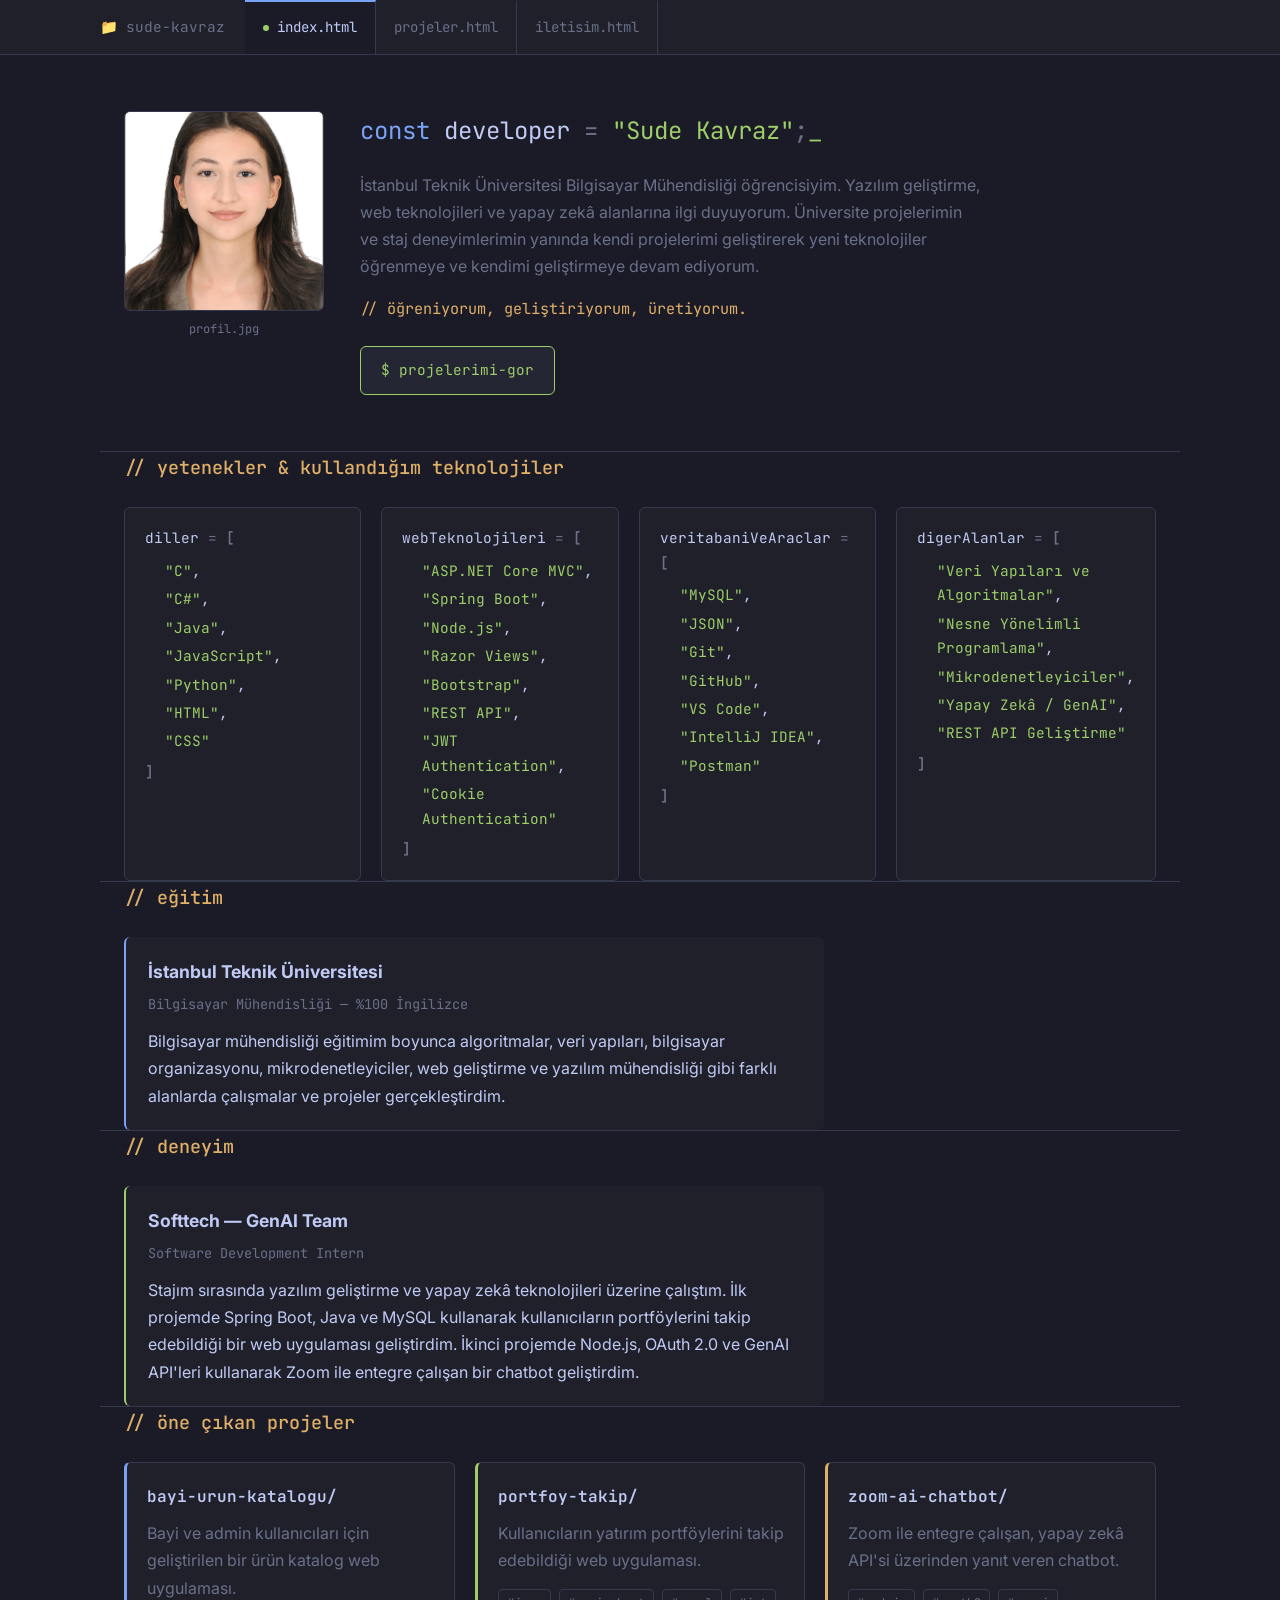
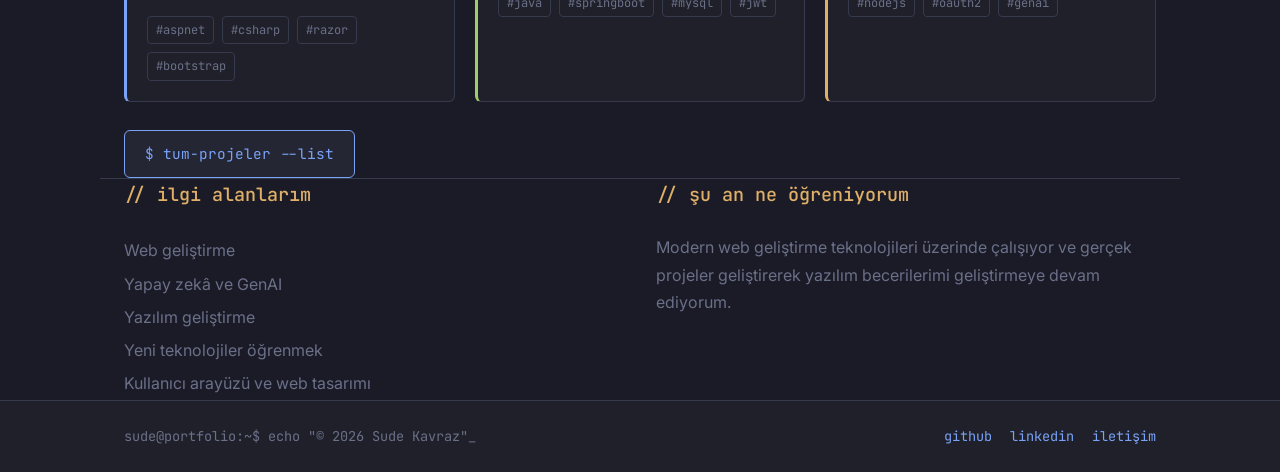
==== index.html @ 2142fffa "Dosya yapısını düzeltme: iç içe klasör kaldırıldı" ====
<!DOCTYPE html>
<html lang="tr">
<head>
  <meta charset="UTF-8">
  <meta name="viewport" content="width=device-width, initial-scale=1.0">
  <title>Sude Kavraz | Anasayfa</title>
  <link rel="preconnect" href="https://fonts.googleapis.com">
  <link href="https://fonts.googleapis.com/css2?family=JetBrains+Mono:wght@400;500;600;700&family=Inter:wght@400;500;600&display=swap" rel="stylesheet">
  <link rel="stylesheet" href="css/style.css">
</head>
<body>

  <header class="site-header">
    <div class="container tabbar">
      <div class="folder">
        <span class="folder-icon" aria-hidden="true">📁</span>
        <span>sude-kavraz</span>
      </div>
      <button class="nav-toggle" aria-label="Sekmeleri aç/kapat" aria-expanded="false">
        <span></span><span></span><span></span>
      </button>
      <nav class="navbar">
        <ul class="nav-links">
          <li><a href="index.html" class="tab active"><span class="dot"></span>index.html</a></li>
          <li><a href="projeler.html" class="tab">projeler.html</a></li>
          <li><a href="iletisim.html" class="tab">iletisim.html</a></li>
        </ul>
      </nav>
    </div>
  </header>

  <main>

    <!-- HERO -->
    <section class="hero container">
      <div class="hero-image">
        <img src="img/profil.jpg" alt="Sude Kavraz'ın profil fotoğrafı">
        <span class="img-caption">profil.jpg</span>
      </div>
      <div class="hero-text">
        <p class="code-line">
          <span class="kw">const</span> <span class="var">developer</span>
          <span class="op">=</span> <span class="str">"Sude Kavraz"</span><span class="op">;</span><span class="cursor">_</span>
        </p>
        <p class="lead">
          İstanbul Teknik Üniversitesi Bilgisayar Mühendisliği öğrencisiyim.
          Yazılım geliştirme, web teknolojileri ve yapay zekâ alanlarına ilgi duyuyorum.
          Üniversite projelerimin ve staj deneyimlerimin yanında kendi projelerimi
          geliştirerek yeni teknolojiler öğrenmeye ve kendimi geliştirmeye devam ediyorum.
        </p>
        <p class="comment">// öğreniyorum, geliştiriyorum, üretiyorum.</p>
        <a href="projeler.html" class="btn">$ projelerimi-gor</a>
      </div>
    </section>

    <!-- YETENEKLER -->
    <section class="skills container">
      <h2 class="comment-heading">// yetenekler &amp; kullandığım teknolojiler</h2>
      <div class="skills-grid">

        <div class="code-block">
          <p class="block-title"><span class="var">diller</span> <span class="op">=</span> <span class="brace">[</span></p>
          <ul>
            <li><span class="str">"C"</span>,</li>
            <li><span class="str">"C#"</span>,</li>
            <li><span class="str">"Java"</span>,</li>
            <li><span class="str">"JavaScript"</span>,</li>
            <li><span class="str">"Python"</span>,</li>
            <li><span class="str">"HTML"</span>,</li>
            <li><span class="str">"CSS"</span></li>
          </ul>
          <p class="brace">]</p>
        </div>

        <div class="code-block">
          <p class="block-title"><span class="var">webTeknolojileri</span> <span class="op">=</span> <span class="brace">[</span></p>
          <ul>
            <li><span class="str">"ASP.NET Core MVC"</span>,</li>
            <li><span class="str">"Spring Boot"</span>,</li>
            <li><span class="str">"Node.js"</span>,</li>
            <li><span class="str">"Razor Views"</span>,</li>
            <li><span class="str">"Bootstrap"</span>,</li>
            <li><span class="str">"REST API"</span>,</li>
            <li><span class="str">"JWT Authentication"</span>,</li>
            <li><span class="str">"Cookie Authentication"</span></li>
          </ul>
          <p class="brace">]</p>
        </div>

        <div class="code-block">
          <p class="block-title"><span class="var">veritabaniVeAraclar</span> <span class="op">=</span> <span class="brace">[</span></p>
          <ul>
            <li><span class="str">"MySQL"</span>,</li>
            <li><span class="str">"JSON"</span>,</li>
            <li><span class="str">"Git"</span>,</li>
            <li><span class="str">"GitHub"</span>,</li>
            <li><span class="str">"VS Code"</span>,</li>
            <li><span class="str">"IntelliJ IDEA"</span>,</li>
            <li><span class="str">"Postman"</span></li>
          </ul>
          <p class="brace">]</p>
        </div>

        <div class="code-block">
          <p class="block-title"><span class="var">digerAlanlar</span> <span class="op">=</span> <span class="brace">[</span></p>
          <ul>
            <li><span class="str">"Veri Yapıları ve Algoritmalar"</span>,</li>
            <li><span class="str">"Nesne Yönelimli Programlama"</span>,</li>
            <li><span class="str">"Mikrodenetleyiciler"</span>,</li>
            <li><span class="str">"Yapay Zekâ / GenAI"</span>,</li>
            <li><span class="str">"REST API Geliştirme"</span></li>
          </ul>
          <p class="brace">]</p>
        </div>

      </div>
    </section>

    <!-- EĞİTİM -->
    <section class="timeline-section container">
      <h2 class="comment-heading">// eğitim</h2>
      <div class="timeline-item">
        <h3>İstanbul Teknik Üniversitesi</h3>
        <p class="subtitle">Bilgisayar Mühendisliği — %100 İngilizce</p>
        <p>
          Bilgisayar mühendisliği eğitimim boyunca algoritmalar, veri yapıları,
          bilgisayar organizasyonu, mikrodenetleyiciler, web geliştirme ve
          yazılım mühendisliği gibi farklı alanlarda çalışmalar ve projeler
          gerçekleştirdim.
        </p>
      </div>
    </section>

    <!-- DENEYİM -->
    <section class="timeline-section container">
      <h2 class="comment-heading">// deneyim</h2>
      <div class="timeline-item timeline-alt">
        <h3>Softtech — GenAI Team</h3>
        <p class="subtitle">Software Development Intern</p>
        <p>
          Stajım sırasında yazılım geliştirme ve yapay zekâ teknolojileri
          üzerine çalıştım. İlk projemde Spring Boot, Java ve MySQL
          kullanarak kullanıcıların portföylerini takip edebildiği bir web
          uygulaması geliştirdim. İkinci projemde Node.js, OAuth 2.0 ve
          GenAI API'leri kullanarak Zoom ile entegre çalışan bir chatbot
          geliştirdim.
        </p>
      </div>
    </section>

    <!-- ÖNE ÇIKAN PROJELER -->
    <section class="featured-projects container">
      <h2 class="comment-heading">// öne çıkan projeler</h2>
      <div class="project-grid">

        <article class="file-card accent-blue">
          <p class="filename">bayi-urun-katalogu/</p>
          <p>Bayi ve admin kullanıcıları için geliştirilen bir ürün katalog web uygulaması.</p>
          <div class="tags">
            <span>#aspnet</span><span>#csharp</span><span>#razor</span><span>#bootstrap</span>
          </div>
        </article>

        <article class="file-card accent-green">
          <p class="filename">portfoy-takip/</p>
          <p>Kullanıcıların yatırım portföylerini takip edebildiği web uygulaması.</p>
          <div class="tags">
            <span>#java</span><span>#springboot</span><span>#mysql</span><span>#jwt</span>
          </div>
        </article>

        <article class="file-card accent-gold">
          <p class="filename">zoom-ai-chatbot/</p>
          <p>Zoom ile entegre çalışan, yapay zekâ API'si üzerinden yanıt veren chatbot.</p>
          <div class="tags">
            <span>#nodejs</span><span>#oauth2</span><span>#genai</span>
          </div>
        </article>

      </div>
      <a href="projeler.html" class="btn btn-outline">$ tum-projeler --list</a>
    </section>

    <!-- İLGİ ALANLARI & ŞU AN -->
    <section class="interests container">
      <div class="interests-col">
        <h2 class="comment-heading">// ilgi alanlarım</h2>
        <ul>
          <li>Web geliştirme</li>
          <li>Yapay zekâ ve GenAI</li>
          <li>Yazılım geliştirme</li>
          <li>Yeni teknolojiler öğrenmek</li>
          <li>Kullanıcı arayüzü ve web tasarımı</li>
        </ul>
      </div>
      <div class="interests-col">
        <h2 class="comment-heading">// şu an ne öğreniyorum</h2>
        <p>
          Modern web geliştirme teknolojileri üzerinde çalışıyor ve gerçek
          projeler geliştirerek yazılım becerilerimi geliştirmeye devam
          ediyorum.
        </p>
      </div>
    </section>

  </main>

  <footer class="site-footer">
    <div class="container">
      <p class="terminal-line">sude@portfolio:~$ echo "© 2026 Sude Kavraz"<span class="cursor">_</span></p>
      <div class="social-links">
        <a href="https://github.com/sudekavraz" target="_blank" rel="noopener">github</a>
        <a href="#" target="_blank" rel="noopener">linkedin</a>
        <a href="iletisim.html">iletişim</a>
      </div>
    </div>
  </footer>

  <script src="js/main.js"></script>
</body>
</html>
---- css/style.css ----
/* ============ DEĞİŞKENLER ============ */
:root {
  --bg: #1a1b26;
  --bg-panel: #1f2029;
  --bg-elevated: #252634;
  --border: #363a4f;
  --text: #c0caf5;
  --text-dim: #6b7089;
  --blue: #7aa2f7;
  --green: #9ece6a;
  --gold: #e0af68;

  --font-mono: 'JetBrains Mono', 'Courier New', monospace;
  --font-sans: 'Inter', -apple-system, sans-serif;
  --radius: 6px;
  --max-width: 1080px;
}

/* ============ RESET ============ */
* { box-sizing: border-box; margin: 0; padding: 0; }

body {
  background: var(--bg);
  color: var(--text);
  font-family: var(--font-sans);
  line-height: 1.7;
  font-size: 16px;
}

img { max-width: 100%; display: block; border-radius: var(--radius); }

a { color: var(--blue); text-decoration: none; }
a:hover, a:focus-visible { color: var(--green); }

a:focus-visible,
button:focus-visible,
input:focus-visible,
textarea:focus-visible {
  outline: 2px solid var(--blue);
  outline-offset: 2px;
}

ul { list-style: none; }

.container {
  max-width: var(--max-width);
  margin: 0 auto;
  padding: 0 24px;
}

/* ============ SYNTAX RENKLERİ (ortak) ============ */
.kw   { color: var(--blue); font-family: var(--font-mono); }
.var  { color: var(--text); font-family: var(--font-mono); }
.op   { color: var(--text-dim); font-family: var(--font-mono); }
.str  { color: var(--green); font-family: var(--font-mono); }
.brace{ color: var(--text-dim); font-family: var(--font-mono); font-weight: 600; }
.key  { color: var(--gold); font-family: var(--font-mono); }

.comment {
  font-family: var(--font-mono);
  color: var(--gold);
  font-size: 0.95rem;
}

.comment-heading {
  font-family: var(--font-mono);
  color: var(--gold);
  font-weight: 500;
  font-size: 1.15rem;
  margin-bottom: 24px;
}

/* ============ HEADER / TAB BAR ============ */
.site-header {
  background: var(--bg-panel);
  border-bottom: 1px solid var(--border);
  position: sticky;
  top: 0;
  z-index: 100;
}

.tabbar {
  display: flex;
  align-items: center;
  gap: 20px;
  padding: 0;
}

.folder {
  display: flex;
  align-items: center;
  gap: 8px;
  font-family: var(--font-mono);
  font-size: 0.9rem;
  color: var(--text-dim);
  padding: 14px 0;
  white-space: nowrap;
}

.nav-links {
  display: flex;
}

.tab {
  display: flex;
  align-items: center;
  gap: 8px;
  font-family: var(--font-mono);
  font-size: 0.88rem;
  color: var(--text-dim);
  padding: 14px 18px;
  border-right: 1px solid var(--border);
  border-top: 2px solid transparent;
}

.tab:hover { color: var(--text); background: var(--bg-elevated); }

.tab.active {
  color: var(--text);
  background: var(--bg);
  border-top: 2px solid var(--blue);
}

.dot {
  width: 6px;
  height: 6px;
  border-radius: 50%;
  background: var(--green);
  display: inline-block;
}

.nav-toggle {
  display: none;
  flex-direction: column;
  gap: 5px;
  background: none;
  border: none;
  cursor: pointer;
  margin-left: auto;
}

.nav-toggle span {
  width: 22px;
  height: 2px;
  background: var(--text);
}

/* ============ HERO ============ */
.hero {
  display: flex;
  flex-direction: column-reverse;
  gap: 36px;
  padding: 56px 24px;
}

.hero-image {
  align-self: center;
  text-align: center;
}

.hero-image img {
  width: 160px;
  height: 160px;
  object-fit: cover;
  border: 1px solid var(--border);
}

.img-caption {
  display: block;
  font-family: var(--font-mono);
  font-size: 0.75rem;
  color: var(--text-dim);
  margin-top: 8px;
}

.code-line {
  font-family: var(--font-mono);
  font-size: 1.3rem;
  margin-bottom: 20px;
}

.code-line.small { font-size: 1rem; color: var(--text-dim); margin-bottom: 12px; }

.cursor {
  color: var(--green);
  animation: blink 1.1s steps(1) infinite;
}

@keyframes blink {
  50% { opacity: 0; }
}

@media (prefers-reduced-motion: reduce) {
  .cursor { animation: none; }
}

.lead { color: var(--text-dim); margin-bottom: 16px; max-width: 62ch; }

.hero .comment { margin-bottom: 24px; display: block; }

.btn {
  display: inline-block;
  font-family: var(--font-mono);
  background: var(--bg-elevated);
  border: 1px solid var(--green);
  color: var(--green);
  padding: 11px 20px;
  border-radius: var(--radius);
  font-size: 0.9rem;
  cursor: pointer;
}
.btn:hover { background: var(--green); color: var(--bg); }

.btn-outline {
  border-color: var(--blue);
  color: var(--blue);
}
.btn-outline:hover { background: var(--blue); color: var(--bg); }

/* ============ SECTIONS ============ */
main section {
  padding: 48px 24px;
  border-top: 1px solid var(--border);
}

.hero { border-top: none; }

/* ============ SKILLS (kod bloğu) ============ */
.skills-grid {
  display: grid;
  grid-template-columns: 1fr;
  gap: 20px;
}

.code-block {
  background: var(--bg-panel);
  border: 1px solid var(--border);
  border-radius: var(--radius);
  padding: 18px 20px;
  font-family: var(--font-mono);
  font-size: 0.9rem;
}

.block-title { margin-bottom: 6px; }

.code-block ul { padding-left: 20px; }
.code-block li { padding: 2px 0; }
.code-block .brace { margin-top: 4px; }

/* ============ TIMELINE (eğitim / deneyim) ============ */
.timeline-item {
  background: var(--bg-panel);
  border-left: 2px solid var(--blue);
  border-radius: var(--radius);
  padding: 20px 22px;
  max-width: 70ch;
}

.timeline-alt { border-left-color: var(--green); }

.timeline-item h3 { font-size: 1.1rem; margin-bottom: 6px; }

.timeline-item .subtitle {
  color: var(--text-dim);
  font-family: var(--font-mono);
  font-size: 0.85rem;
  margin-bottom: 12px;
}

/* ============ PROJECT / FILE CARDS ============ */
.project-grid,
.project-grid-full {
  display: grid;
  grid-template-columns: 1fr;
  gap: 20px;
  margin-bottom: 28px;
}

.file-card {
  background: var(--bg-panel);
  border: 1px solid var(--border);
  border-left: 3px solid var(--text-dim);
  border-radius: var(--radius);
  padding: 20px;
}

.file-card.accent-blue  { border-left-color: var(--blue); }
.file-card.accent-green { border-left-color: var(--green); }
.file-card.accent-gold  { border-left-color: var(--gold); }

.file-card img { margin-bottom: 14px; }

.filename {
  font-family: var(--font-mono);
  color: var(--text);
  font-weight: 600;
  margin-bottom: 10px;
}

.file-card p:not(.filename) { color: var(--text-dim); margin-bottom: 14px; }

.tags {
  display: flex;
  flex-wrap: wrap;
  gap: 8px;
}

.tags span {
  font-family: var(--font-mono);
  border: 1px solid var(--border);
  color: var(--text-dim);
  font-size: 0.75rem;
  padding: 3px 8px;
  border-radius: 4px;
}

.featured-projects .btn-outline { display: inline-block; }

/* ============ İLGİ ALANLARI ============ */
.interests {
  display: flex;
  flex-direction: column;
  gap: 32px;
}

.interests-col ul li {
  color: var(--text-dim);
  padding: 3px 0;
}

.interests-col p { color: var(--text-dim); max-width: 60ch; }

/* ============ PAGE HEADER (projeler / iletişim) ============ */
.page-header {
  padding: 48px 24px 8px;
  border-top: none;
}
.page-header h1 { margin-bottom: 10px; font-size: 1.7rem; }

/* ============ İLETİŞİM ============ */
.contact-section {
  display: flex;
  flex-direction: column;
  gap: 32px;
}

.contact-list li {
  padding: 4px 0 4px 20px;
  font-size: 0.9rem;
}

.contact-list a.str { color: var(--green); }
.contact-list a.str:hover { color: var(--blue); }

.contact-form {
  display: flex;
  flex-direction: column;
  gap: 6px;
}

.contact-form label {
  margin-top: 12px;
  color: var(--text-dim);
  font-family: var(--font-mono);
  font-size: 0.85rem;
}

.contact-form input,
.contact-form textarea {
  background: var(--bg-panel);
  border: 1px solid var(--border);
  border-radius: var(--radius);
  color: var(--text);
  padding: 10px 12px;
  font-family: var(--font-sans);
}

.contact-form input:focus,
.contact-form textarea:focus {
  outline: none;
  border-color: var(--blue);
}

.contact-form button { margin-top: 18px; align-self: flex-start; }

/* ============ FOOTER ============ */
.site-footer {
  background: var(--bg-panel);
  border-top: 1px solid var(--border);
  padding: 24px;
}

.terminal-line {
  font-family: var(--font-mono);
  font-size: 0.85rem;
  color: var(--text-dim);
  margin-bottom: 10px;
}

.terminal-line .cursor { color: var(--text-dim); }

.social-links {
  display: flex;
  gap: 18px;
  font-family: var(--font-mono);
  font-size: 0.85rem;
}

/* ==========================================================
   BREAKPOINT: 768px ve üzeri (tablet)
   ========================================================== */
@media (min-width: 768px) {

  .hero {
    flex-direction: row;
    align-items: center;
  }

  .hero-image { align-self: flex-start; }
  .hero-image img { width: 200px; height: 200px; }

  .skills-grid {
    grid-template-columns: repeat(2, 1fr);
  }

  .project-grid { grid-template-columns: repeat(2, 1fr); }
  .project-grid-full { grid-template-columns: repeat(2, 1fr); }

  .interests { flex-direction: row; }
  .interests-col { flex: 1; }

  .contact-section { flex-direction: row; }
  .contact-links, .contact-form { flex: 1; }

  .site-footer .container {
    display: flex;
    justify-content: space-between;
    align-items: center;
  }
  .terminal-line { margin-bottom: 0; }
}

/* ==========================================================
   BREAKPOINT: 1280px ve üzeri (masaüstü)
   ========================================================== */
@media (min-width: 1280px) {

  .skills-grid { grid-template-columns: repeat(4, 1fr); }
  .project-grid { grid-template-columns: repeat(3, 1fr); }
  .project-grid-full { grid-template-columns: repeat(3, 1fr); }

  .code-line { font-size: 1.5rem; }
}

/* ==========================================================
   MOBİL SEKME MENÜSÜ (360px gibi dar ekranlar)
   ========================================================== */
@media (max-width: 767px) {

  .nav-toggle { display: flex; }

  .nav-links {
    display: none;
    flex-direction: column;
    position: absolute;
    top: 100%;
    left: 0;
    right: 0;
    background: var(--bg-panel);
    border-top: 1px solid var(--border);
  }

  .nav-links.open { display: flex; }

  .tab {
    border-right: none;
    border-top: none;
    border-bottom: 1px solid var(--border);
  }

  .tab.active { border-left: 2px solid var(--blue); border-top: none; }
}
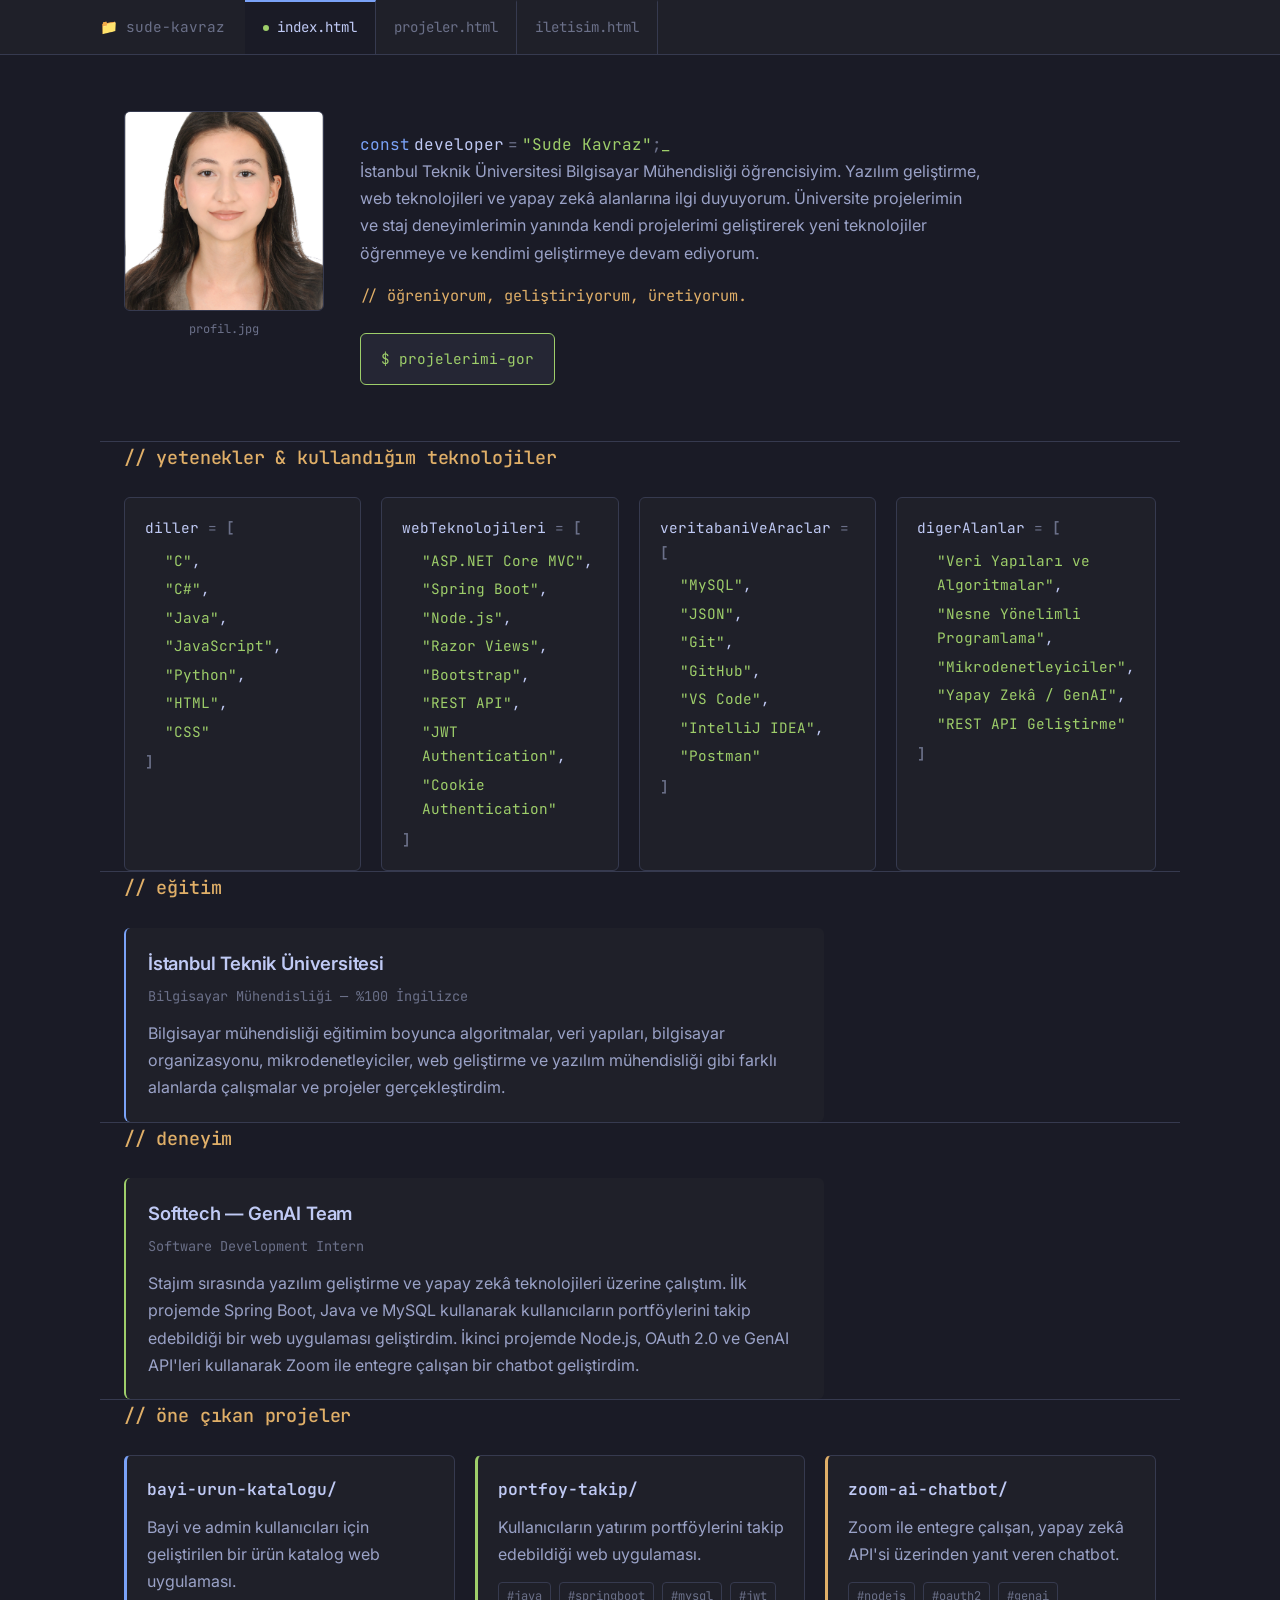
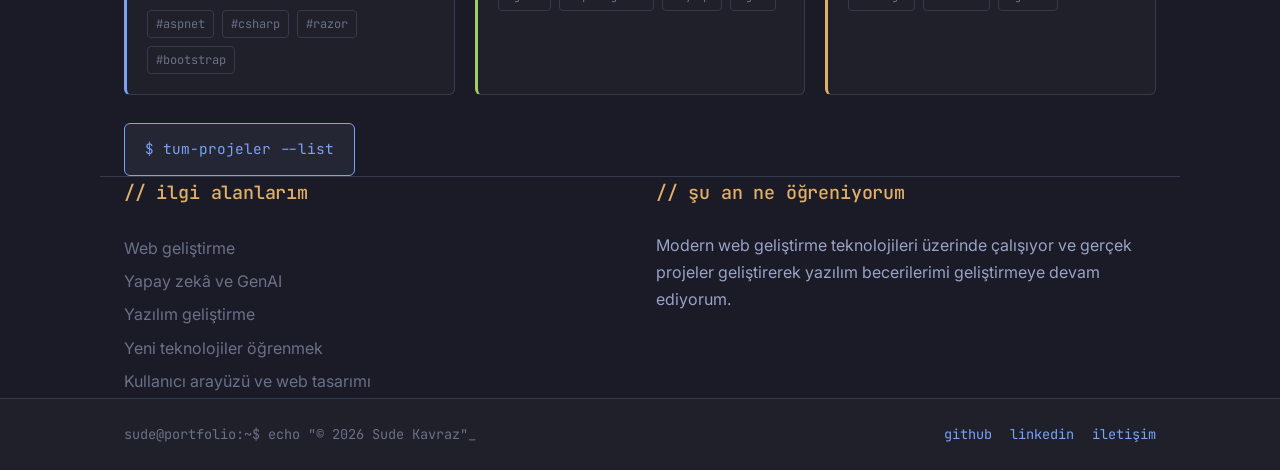
==== commit fa148b0b: "Renk ve tipografi iyileştirmeleri, mobil düzenlemeler" ====
--- a/index.html
+++ b/index.html
@@ -38,7 +38,7 @@
         <span class="img-caption">profil.jpg</span>
       </div>
       <div class="hero-text">
-        <p class="code-line">
+        <h1 class="code-line"></h1>
           <span class="kw">const</span> <span class="var">developer</span>
           <span class="op">=</span> <span class="str">"Sude Kavraz"</span><span class="op">;</span><span class="cursor">_</span>
         </p>
--- a/css/style.css
+++ b/css/style.css
@@ -5,6 +5,7 @@
   --bg-elevated: #252634;
   --border: #363a4f;
   --text: #c0caf5;
+  --text-secondary: #9aa2c7;
   --text-dim: #6b7089;
   --blue: #7aa2f7;
   --green: #9ece6a;
@@ -41,6 +42,11 @@
 }
 
 ul { list-style: none; }
+
+h1, h2, h3 {
+  font-weight: 600;
+  letter-spacing: -0.01em;
+}
 
 .container {
   max-width: var(--max-width);
@@ -132,17 +138,32 @@
 .nav-toggle {
   display: none;
   flex-direction: column;
+  justify-content: center;
   gap: 5px;
   background: none;
   border: none;
   cursor: pointer;
   margin-left: auto;
+  padding: 12px;
+  min-width: 44px;
+  min-height: 44px;
 }
 
 .nav-toggle span {
   width: 22px;
   height: 2px;
   background: var(--text);
+  transition: transform 0.2s ease, opacity 0.2s ease;
+}
+
+.nav-toggle[aria-expanded="true"] span:nth-child(1) {
+  transform: translateY(7px) rotate(45deg);
+}
+.nav-toggle[aria-expanded="true"] span:nth-child(2) {
+  opacity: 0;
+}
+.nav-toggle[aria-expanded="true"] span:nth-child(3) {
+  transform: translateY(-7px) rotate(-45deg);
 }
 
 /* ============ HERO ============ */
@@ -194,7 +215,7 @@
   .cursor { animation: none; }
 }
 
-.lead { color: var(--text-dim); margin-bottom: 16px; max-width: 62ch; }
+.lead { color: var(--text-secondary); margin-bottom: 16px; max-width: 62ch; }
 
 .hero .comment { margin-bottom: 24px; display: block; }
 
@@ -204,10 +225,11 @@
   background: var(--bg-elevated);
   border: 1px solid var(--green);
   color: var(--green);
-  padding: 11px 20px;
+  padding: 13px 20px;
   border-radius: var(--radius);
   font-size: 0.9rem;
   cursor: pointer;
+  min-height: 44px;
 }
 .btn:hover { background: var(--green); color: var(--bg); }
 
@@ -258,7 +280,7 @@
 
 .timeline-alt { border-left-color: var(--green); }
 
-.timeline-item h3 { font-size: 1.1rem; margin-bottom: 6px; }
+.timeline-item h3 { font-size: 1.15rem; margin-bottom: 6px; }
 
 .timeline-item .subtitle {
   color: var(--text-dim);
@@ -266,6 +288,8 @@
   font-size: 0.85rem;
   margin-bottom: 12px;
 }
+
+.timeline-item p { color: var(--text-secondary); }
 
 /* ============ PROJECT / FILE CARDS ============ */
 .project-grid,
@@ -294,10 +318,11 @@
   font-family: var(--font-mono);
   color: var(--text);
   font-weight: 600;
+  font-size: 1.02rem;
   margin-bottom: 10px;
 }
 
-.file-card p:not(.filename) { color: var(--text-dim); margin-bottom: 14px; }
+.file-card p:not(.filename) { color: var(--text-secondary); margin-bottom: 14px; }
 
 .tags {
   display: flex;
@@ -328,14 +353,14 @@
   padding: 3px 0;
 }
 
-.interests-col p { color: var(--text-dim); max-width: 60ch; }
+.interests-col p { color: var(--text-secondary); max-width: 60ch; }
 
 /* ============ PAGE HEADER (projeler / iletişim) ============ */
 .page-header {
   padding: 48px 24px 8px;
   border-top: none;
 }
-.page-header h1 { margin-bottom: 10px; font-size: 1.7rem; }
+.page-header h1 { margin-bottom: 10px; font-size: 1.9rem; }
 
 /* ============ İLETİŞİM ============ */
 .contact-section {
@@ -457,7 +482,11 @@
    ========================================================== */
 @media (max-width: 767px) {
 
+  .container { padding: 0 16px; }
+
   .nav-toggle { display: flex; }
+
+  .folder { overflow: hidden; text-overflow: ellipsis; }
 
   .nav-links {
     display: none;
@@ -468,6 +497,16 @@
     right: 0;
     background: var(--bg-panel);
     border-top: 1px solid var(--border);
+    animation: slideDown 0.18s ease;
+  }
+
+  @keyframes slideDown {
+    from { opacity: 0; transform: translateY(-6px); }
+    to { opacity: 1; transform: translateY(0); }
+  }
+
+  @media (prefers-reduced-motion: reduce) {
+    .nav-links { animation: none; }
   }
 
   .nav-links.open { display: flex; }
@@ -476,7 +515,30 @@
     border-right: none;
     border-top: none;
     border-bottom: 1px solid var(--border);
+    padding: 14px 16px;
   }
 
   .tab.active { border-left: 2px solid var(--blue); border-top: none; }
-}
+
+  /* Hero: küçük ekranlarda metinler taşmasın */
+  .hero { padding: 40px 16px; gap: 28px; }
+  .code-line { font-size: 1.05rem; flex-wrap: wrap; }
+  .hero-image img { width: 130px; height: 130px; }
+
+  main section { padding: 36px 16px; }
+  .page-header { padding: 36px 16px 8px; }
+
+  .comment-heading { font-size: 1.02rem; }
+
+  .code-block { font-size: 0.85rem; padding: 16px; }
+  .code-block ul { padding-left: 16px; }
+
+  .timeline-item { padding: 16px 18px; }
+
+  .file-card { padding: 16px; }
+
+  .contact-form input,
+  .contact-form textarea {
+    font-size: 1rem; /* iOS otomatik zoom yapmasın diye 16px altına inmiyoruz */
+  }
+}
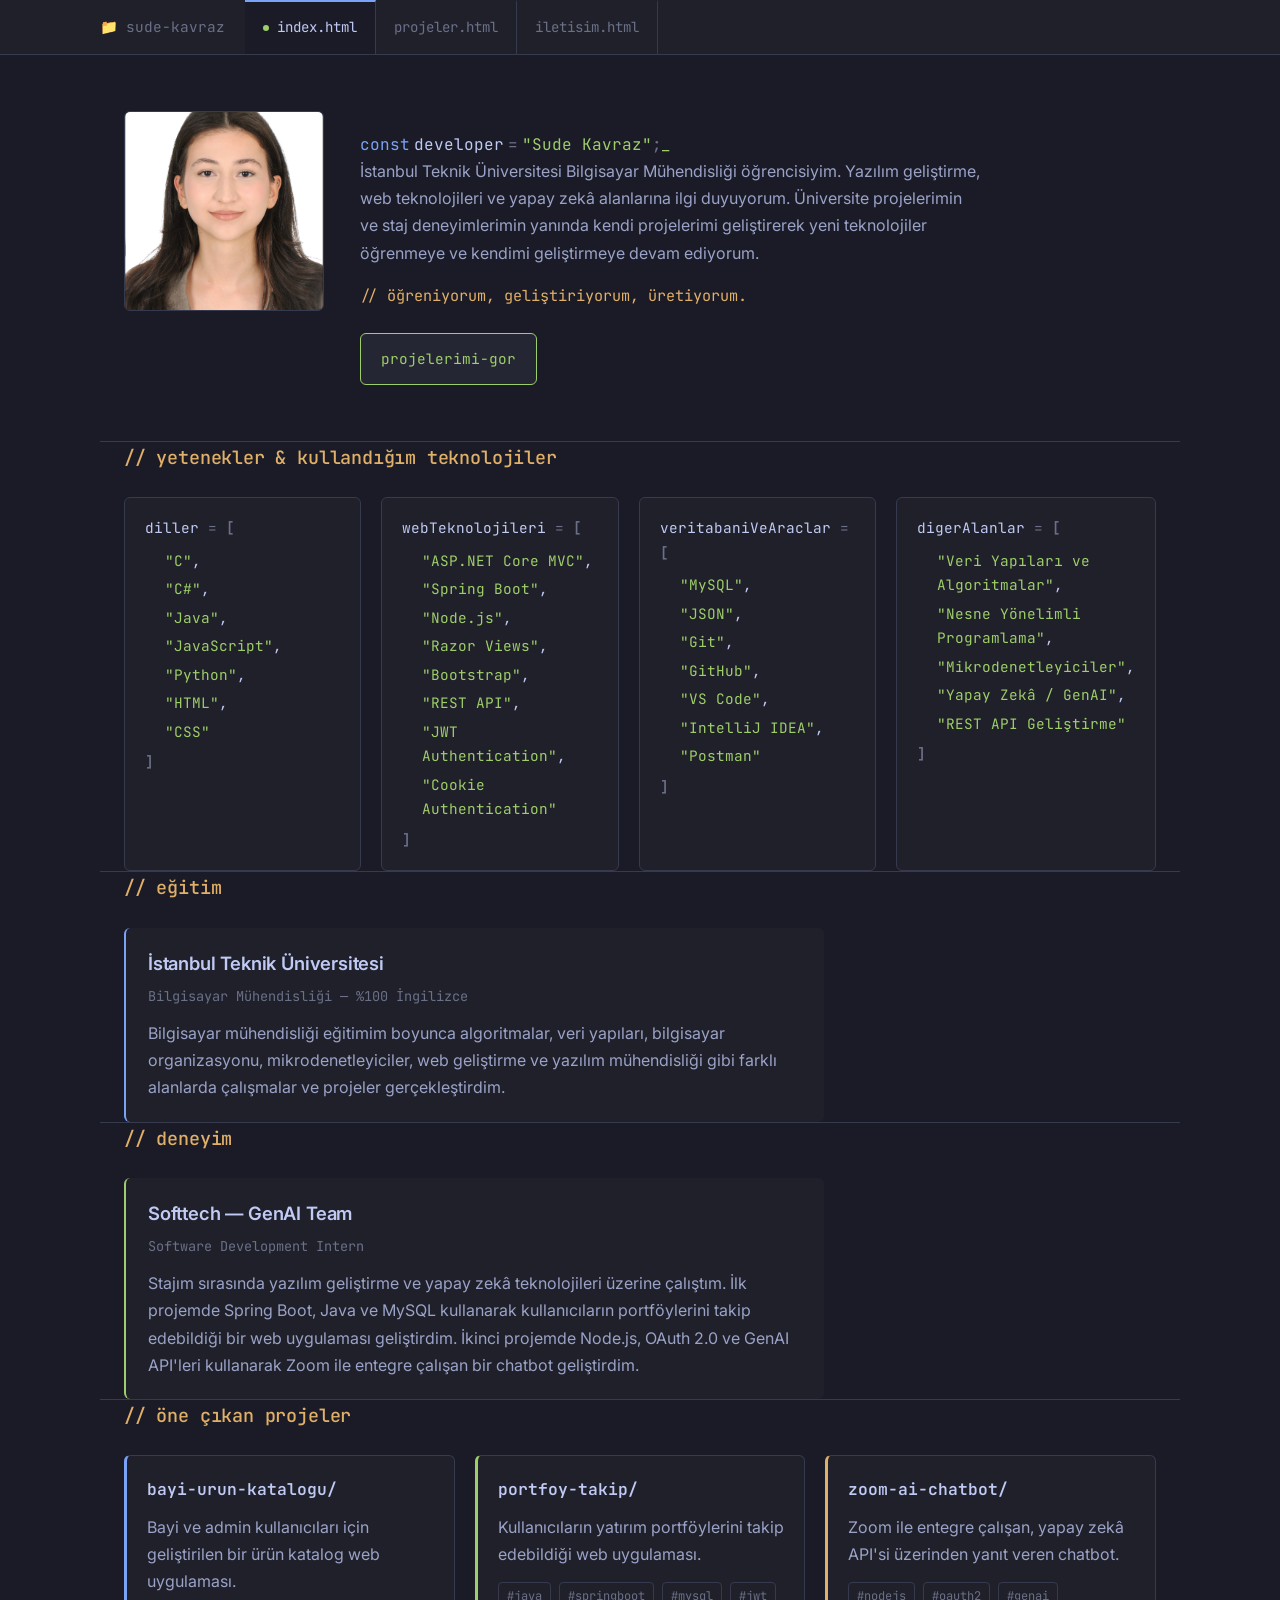
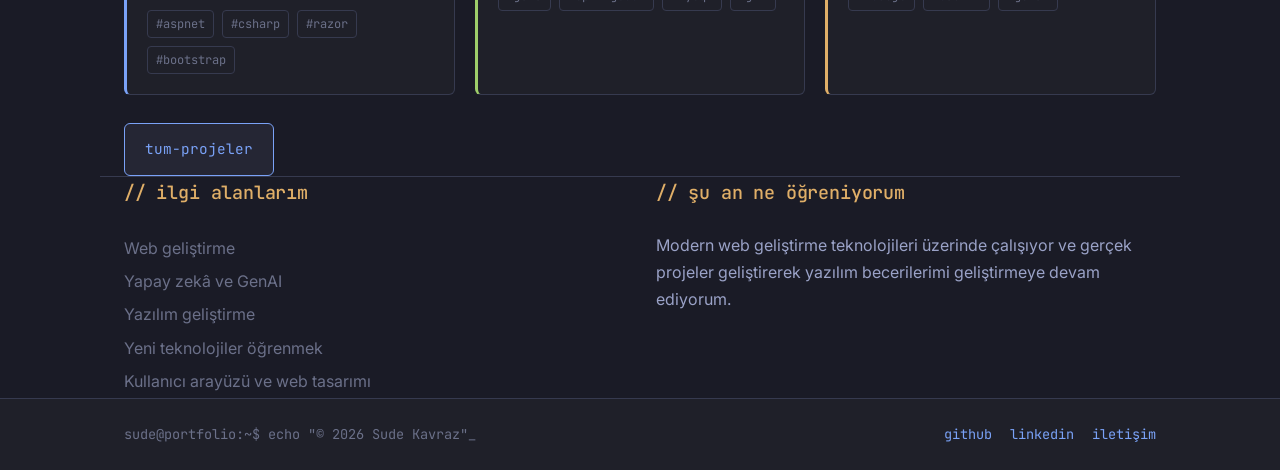
==== commit 7b9af543: "Buton metinlerini sadeleştirme, profil.jpg etiketini kaldırma" ====
--- a/index.html
+++ b/index.html
@@ -35,7 +35,7 @@
     <section class="hero container">
       <div class="hero-image">
         <img src="img/profil.jpg" alt="Sude Kavraz'ın profil fotoğrafı">
-        <span class="img-caption">profil.jpg</span>
+        
       </div>
       <div class="hero-text">
         <h1 class="code-line"></h1>
@@ -49,7 +49,7 @@
           geliştirerek yeni teknolojiler öğrenmeye ve kendimi geliştirmeye devam ediyorum.
         </p>
         <p class="comment">// öğreniyorum, geliştiriyorum, üretiyorum.</p>
-        <a href="projeler.html" class="btn">$ projelerimi-gor</a>
+        <a href="projeler.html" class="btn">projelerimi-gor</a>
       </div>
     </section>
 
@@ -178,7 +178,7 @@
         </article>
 
       </div>
-      <a href="projeler.html" class="btn btn-outline">$ tum-projeler --list</a>
+    <a href="projeler.html" class="btn btn-outline">tum-projeler</a>
     </section>
 
     <!-- İLGİ ALANLARI & ŞU AN -->
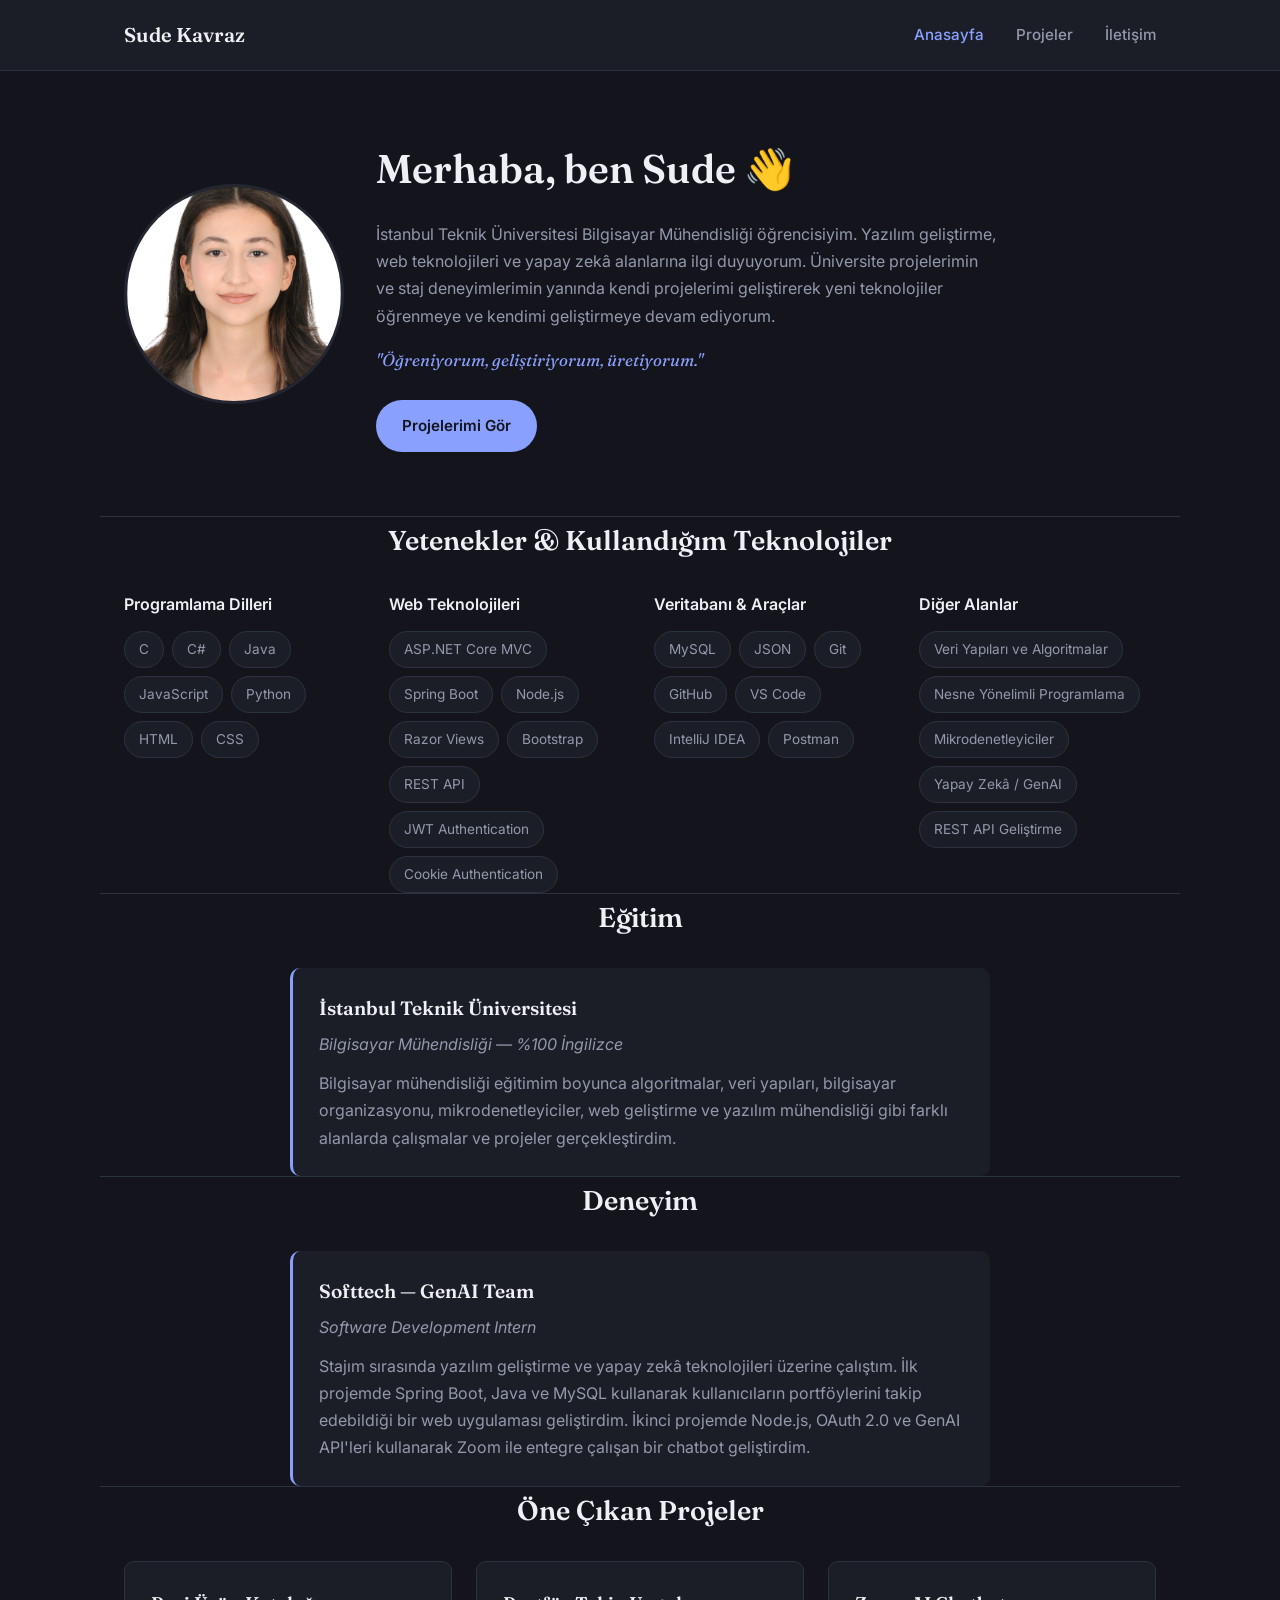
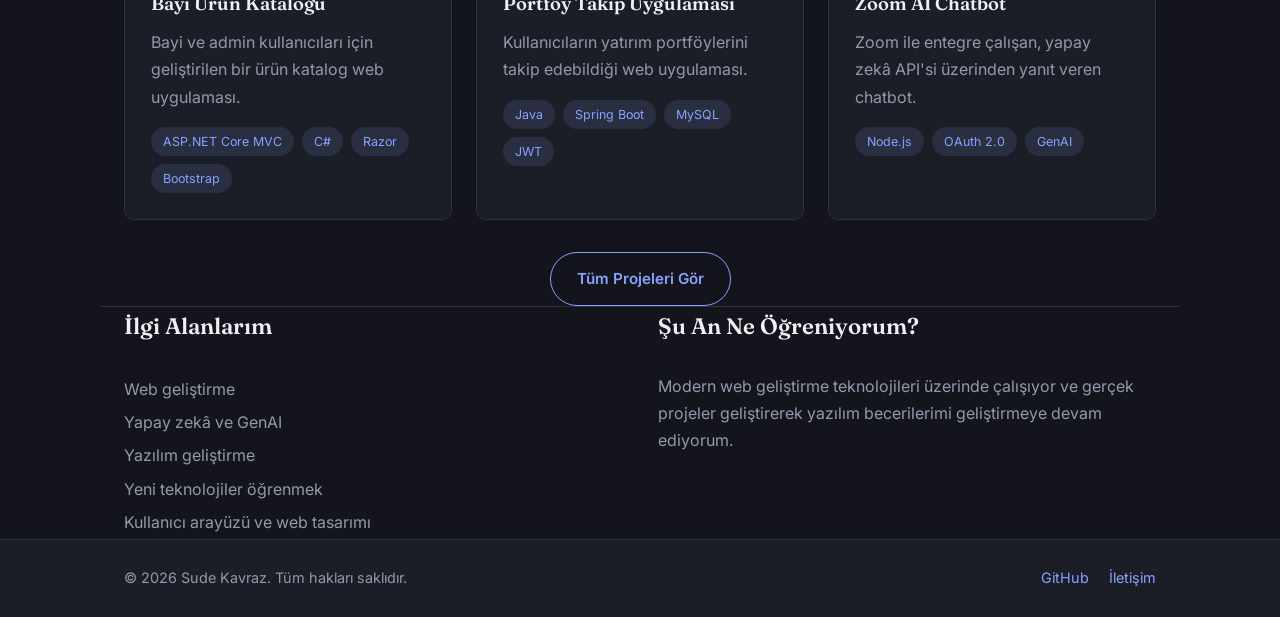
==== commit db9b9293: "Tasarımı sadeleştirme: kod editörü temasından klasik portföy görünümüne geçiş" ====
--- a/index.html
+++ b/index.html
@@ -5,25 +5,22 @@
   <meta name="viewport" content="width=device-width, initial-scale=1.0">
   <title>Sude Kavraz | Anasayfa</title>
   <link rel="preconnect" href="https://fonts.googleapis.com">
-  <link href="https://fonts.googleapis.com/css2?family=JetBrains+Mono:wght@400;500;600;700&family=Inter:wght@400;500;600&display=swap" rel="stylesheet">
+  <link href="https://fonts.googleapis.com/css2?family=Fraunces:opsz,wght@9..144,500;9..144,600;9..144,700&family=Inter:wght@400;500;600&display=swap" rel="stylesheet">
   <link rel="stylesheet" href="css/style.css">
 </head>
 <body>
 
   <header class="site-header">
-    <div class="container tabbar">
-      <div class="folder">
-        <span class="folder-icon" aria-hidden="true">📁</span>
-        <span>sude-kavraz</span>
-      </div>
-      <button class="nav-toggle" aria-label="Sekmeleri aç/kapat" aria-expanded="false">
+    <div class="container header-inner">
+      <a href="index.html" class="logo">Sude Kavraz</a>
+      <button class="nav-toggle" aria-label="Menüyü aç/kapat" aria-expanded="false">
         <span></span><span></span><span></span>
       </button>
       <nav class="navbar">
         <ul class="nav-links">
-          <li><a href="index.html" class="tab active"><span class="dot"></span>index.html</a></li>
-          <li><a href="projeler.html" class="tab">projeler.html</a></li>
-          <li><a href="iletisim.html" class="tab">iletisim.html</a></li>
+          <li><a href="index.html" class="active">Anasayfa</a></li>
+          <li><a href="projeler.html">Projeler</a></li>
+          <li><a href="iletisim.html">İletişim</a></li>
         </ul>
       </nav>
     </div>
@@ -35,82 +32,57 @@
     <section class="hero container">
       <div class="hero-image">
         <img src="img/profil.jpg" alt="Sude Kavraz'ın profil fotoğrafı">
-        
       </div>
       <div class="hero-text">
-        <h1 class="code-line"></h1>
-          <span class="kw">const</span> <span class="var">developer</span>
-          <span class="op">=</span> <span class="str">"Sude Kavraz"</span><span class="op">;</span><span class="cursor">_</span>
-        </p>
+        <h1>Merhaba, ben Sude 👋</h1>
         <p class="lead">
           İstanbul Teknik Üniversitesi Bilgisayar Mühendisliği öğrencisiyim.
           Yazılım geliştirme, web teknolojileri ve yapay zekâ alanlarına ilgi duyuyorum.
           Üniversite projelerimin ve staj deneyimlerimin yanında kendi projelerimi
           geliştirerek yeni teknolojiler öğrenmeye ve kendimi geliştirmeye devam ediyorum.
         </p>
-        <p class="comment">// öğreniyorum, geliştiriyorum, üretiyorum.</p>
-        <a href="projeler.html" class="btn">projelerimi-gor</a>
+        <p class="motto">"Öğreniyorum, geliştiriyorum, üretiyorum."</p>
+        <a href="projeler.html" class="btn">Projelerimi Gör</a>
       </div>
     </section>
 
     <!-- YETENEKLER -->
     <section class="skills container">
-      <h2 class="comment-heading">// yetenekler &amp; kullandığım teknolojiler</h2>
+      <h2>Yetenekler &amp; Kullandığım Teknolojiler</h2>
       <div class="skills-grid">
 
-        <div class="code-block">
-          <p class="block-title"><span class="var">diller</span> <span class="op">=</span> <span class="brace">[</span></p>
-          <ul>
-            <li><span class="str">"C"</span>,</li>
-            <li><span class="str">"C#"</span>,</li>
-            <li><span class="str">"Java"</span>,</li>
-            <li><span class="str">"JavaScript"</span>,</li>
-            <li><span class="str">"Python"</span>,</li>
-            <li><span class="str">"HTML"</span>,</li>
-            <li><span class="str">"CSS"</span></li>
-          </ul>
-          <p class="brace">]</p>
+        <div class="skill-group">
+          <h3>Programlama Dilleri</h3>
+          <div class="pill-list">
+            <span>C</span><span>C#</span><span>Java</span><span>JavaScript</span>
+            <span>Python</span><span>HTML</span><span>CSS</span>
+          </div>
         </div>
 
-        <div class="code-block">
-          <p class="block-title"><span class="var">webTeknolojileri</span> <span class="op">=</span> <span class="brace">[</span></p>
-          <ul>
-            <li><span class="str">"ASP.NET Core MVC"</span>,</li>
-            <li><span class="str">"Spring Boot"</span>,</li>
-            <li><span class="str">"Node.js"</span>,</li>
-            <li><span class="str">"Razor Views"</span>,</li>
-            <li><span class="str">"Bootstrap"</span>,</li>
-            <li><span class="str">"REST API"</span>,</li>
-            <li><span class="str">"JWT Authentication"</span>,</li>
-            <li><span class="str">"Cookie Authentication"</span></li>
-          </ul>
-          <p class="brace">]</p>
+        <div class="skill-group">
+          <h3>Web Teknolojileri</h3>
+          <div class="pill-list">
+            <span>ASP.NET Core MVC</span><span>Spring Boot</span><span>Node.js</span>
+            <span>Razor Views</span><span>Bootstrap</span><span>REST API</span>
+            <span>JWT Authentication</span><span>Cookie Authentication</span>
+          </div>
         </div>
 
-        <div class="code-block">
-          <p class="block-title"><span class="var">veritabaniVeAraclar</span> <span class="op">=</span> <span class="brace">[</span></p>
-          <ul>
-            <li><span class="str">"MySQL"</span>,</li>
-            <li><span class="str">"JSON"</span>,</li>
-            <li><span class="str">"Git"</span>,</li>
-            <li><span class="str">"GitHub"</span>,</li>
-            <li><span class="str">"VS Code"</span>,</li>
-            <li><span class="str">"IntelliJ IDEA"</span>,</li>
-            <li><span class="str">"Postman"</span></li>
-          </ul>
-          <p class="brace">]</p>
+        <div class="skill-group">
+          <h3>Veritabanı &amp; Araçlar</h3>
+          <div class="pill-list">
+            <span>MySQL</span><span>JSON</span><span>Git</span><span>GitHub</span>
+            <span>VS Code</span><span>IntelliJ IDEA</span><span>Postman</span>
+          </div>
         </div>
 
-        <div class="code-block">
-          <p class="block-title"><span class="var">digerAlanlar</span> <span class="op">=</span> <span class="brace">[</span></p>
-          <ul>
-            <li><span class="str">"Veri Yapıları ve Algoritmalar"</span>,</li>
-            <li><span class="str">"Nesne Yönelimli Programlama"</span>,</li>
-            <li><span class="str">"Mikrodenetleyiciler"</span>,</li>
-            <li><span class="str">"Yapay Zekâ / GenAI"</span>,</li>
-            <li><span class="str">"REST API Geliştirme"</span></li>
-          </ul>
-          <p class="brace">]</p>
+        <div class="skill-group">
+          <h3>Diğer Alanlar</h3>
+          <div class="pill-list">
+            <span>Veri Yapıları ve Algoritmalar</span><span>Nesne Yönelimli Programlama</span>
+            <span>Mikrodenetleyiciler</span><span>Yapay Zekâ / GenAI</span>
+            <span>REST API Geliştirme</span>
+          </div>
         </div>
 
       </div>
@@ -118,7 +90,7 @@
 
     <!-- EĞİTİM -->
     <section class="timeline-section container">
-      <h2 class="comment-heading">// eğitim</h2>
+      <h2>Eğitim</h2>
       <div class="timeline-item">
         <h3>İstanbul Teknik Üniversitesi</h3>
         <p class="subtitle">Bilgisayar Mühendisliği — %100 İngilizce</p>
@@ -133,8 +105,8 @@
 
     <!-- DENEYİM -->
     <section class="timeline-section container">
-      <h2 class="comment-heading">// deneyim</h2>
-      <div class="timeline-item timeline-alt">
+      <h2>Deneyim</h2>
+      <div class="timeline-item">
         <h3>Softtech — GenAI Team</h3>
         <p class="subtitle">Software Development Intern</p>
         <p>
@@ -150,41 +122,41 @@
 
     <!-- ÖNE ÇIKAN PROJELER -->
     <section class="featured-projects container">
-      <h2 class="comment-heading">// öne çıkan projeler</h2>
+      <h2>Öne Çıkan Projeler</h2>
       <div class="project-grid">
 
-        <article class="file-card accent-blue">
-          <p class="filename">bayi-urun-katalogu/</p>
+        <article class="project-card">
+          <h3>Bayi Ürün Kataloğu</h3>
           <p>Bayi ve admin kullanıcıları için geliştirilen bir ürün katalog web uygulaması.</p>
           <div class="tags">
-            <span>#aspnet</span><span>#csharp</span><span>#razor</span><span>#bootstrap</span>
+            <span>ASP.NET Core MVC</span><span>C#</span><span>Razor</span><span>Bootstrap</span>
           </div>
         </article>
 
-        <article class="file-card accent-green">
-          <p class="filename">portfoy-takip/</p>
+        <article class="project-card">
+          <h3>Portföy Takip Uygulaması</h3>
           <p>Kullanıcıların yatırım portföylerini takip edebildiği web uygulaması.</p>
           <div class="tags">
-            <span>#java</span><span>#springboot</span><span>#mysql</span><span>#jwt</span>
+            <span>Java</span><span>Spring Boot</span><span>MySQL</span><span>JWT</span>
           </div>
         </article>
 
-        <article class="file-card accent-gold">
-          <p class="filename">zoom-ai-chatbot/</p>
+        <article class="project-card">
+          <h3>Zoom AI Chatbot</h3>
           <p>Zoom ile entegre çalışan, yapay zekâ API'si üzerinden yanıt veren chatbot.</p>
           <div class="tags">
-            <span>#nodejs</span><span>#oauth2</span><span>#genai</span>
+            <span>Node.js</span><span>OAuth 2.0</span><span>GenAI</span>
           </div>
         </article>
 
       </div>
-    <a href="projeler.html" class="btn btn-outline">tum-projeler</a>
+      <a href="projeler.html" class="btn btn-outline">Tüm Projeleri Gör</a>
     </section>
 
     <!-- İLGİ ALANLARI & ŞU AN -->
     <section class="interests container">
       <div class="interests-col">
-        <h2 class="comment-heading">// ilgi alanlarım</h2>
+        <h2>İlgi Alanlarım</h2>
         <ul>
           <li>Web geliştirme</li>
           <li>Yapay zekâ ve GenAI</li>
@@ -194,7 +166,7 @@
         </ul>
       </div>
       <div class="interests-col">
-        <h2 class="comment-heading">// şu an ne öğreniyorum</h2>
+        <h2>Şu An Ne Öğreniyorum?</h2>
         <p>
           Modern web geliştirme teknolojileri üzerinde çalışıyor ve gerçek
           projeler geliştirerek yazılım becerilerimi geliştirmeye devam
@@ -206,16 +178,15 @@
   </main>
 
   <footer class="site-footer">
-    <div class="container">
-      <p class="terminal-line">sude@portfolio:~$ echo "© 2026 Sude Kavraz"<span class="cursor">_</span></p>
+    <div class="container footer-inner">
+      <p>&copy; 2026 Sude Kavraz. Tüm hakları saklıdır.</p>
       <div class="social-links">
-        <a href="https://github.com/sudekavraz" target="_blank" rel="noopener">github</a>
-        <a href="#" target="_blank" rel="noopener">linkedin</a>
-        <a href="iletisim.html">iletişim</a>
+        <a href="https://github.com/sudekavraz" target="_blank" rel="noopener">GitHub</a>
+        <a href="iletisim.html">İletişim</a>
       </div>
     </div>
   </footer>
 
   <script src="js/main.js"></script>
 </body>
-</html>
+</html>
--- a/css/style.css
+++ b/css/style.css
@@ -1,19 +1,17 @@
 /* ============ DEĞİŞKENLER ============ */
 :root {
-  --bg: #1a1b26;
-  --bg-panel: #1f2029;
-  --bg-elevated: #252634;
-  --border: #363a4f;
-  --text: #c0caf5;
-  --text-secondary: #9aa2c7;
-  --text-dim: #6b7089;
-  --blue: #7aa2f7;
-  --green: #9ece6a;
-  --gold: #e0af68;
-
-  --font-mono: 'JetBrains Mono', 'Courier New', monospace;
+  --bg: #14151c;
+  --bg-alt: #1c1e27;
+  --bg-elevated: #242631;
+  --border: #2e313f;
+  --text: #eef0f5;
+  --text-muted: #9498ad;
+  --accent: #8aa0ff;
+  --accent-soft: rgba(138, 160, 255, 0.12);
+
+  --font-serif: 'Fraunces', Georgia, serif;
   --font-sans: 'Inter', -apple-system, sans-serif;
-  --radius: 6px;
+  --radius: 10px;
   --max-width: 1080px;
 }
 
@@ -30,22 +28,22 @@
 
 img { max-width: 100%; display: block; border-radius: var(--radius); }
 
-a { color: var(--blue); text-decoration: none; }
-a:hover, a:focus-visible { color: var(--green); }
+a { color: var(--accent); text-decoration: none; }
+a:hover, a:focus-visible { text-decoration: underline; }
 
 a:focus-visible,
 button:focus-visible,
 input:focus-visible,
 textarea:focus-visible {
-  outline: 2px solid var(--blue);
+  outline: 2px solid var(--accent);
   outline-offset: 2px;
 }
 
 ul { list-style: none; }
 
 h1, h2, h3 {
+  font-family: var(--font-serif);
   font-weight: 600;
-  letter-spacing: -0.01em;
 }
 
 .container {
@@ -54,85 +52,45 @@
   padding: 0 24px;
 }
 
-/* ============ SYNTAX RENKLERİ (ortak) ============ */
-.kw   { color: var(--blue); font-family: var(--font-mono); }
-.var  { color: var(--text); font-family: var(--font-mono); }
-.op   { color: var(--text-dim); font-family: var(--font-mono); }
-.str  { color: var(--green); font-family: var(--font-mono); }
-.brace{ color: var(--text-dim); font-family: var(--font-mono); font-weight: 600; }
-.key  { color: var(--gold); font-family: var(--font-mono); }
-
-.comment {
-  font-family: var(--font-mono);
-  color: var(--gold);
-  font-size: 0.95rem;
-}
-
-.comment-heading {
-  font-family: var(--font-mono);
-  color: var(--gold);
-  font-weight: 500;
-  font-size: 1.15rem;
-  margin-bottom: 24px;
-}
-
-/* ============ HEADER / TAB BAR ============ */
+/* ============ HEADER / NAVBAR ============ */
 .site-header {
-  background: var(--bg-panel);
+  background: var(--bg-alt);
   border-bottom: 1px solid var(--border);
   position: sticky;
   top: 0;
   z-index: 100;
 }
 
-.tabbar {
+.header-inner {
   display: flex;
   align-items: center;
-  gap: 20px;
-  padding: 0;
-}
-
-.folder {
-  display: flex;
-  align-items: center;
-  gap: 8px;
-  font-family: var(--font-mono);
-  font-size: 0.9rem;
-  color: var(--text-dim);
-  padding: 14px 0;
-  white-space: nowrap;
-}
+  justify-content: space-between;
+  padding: 18px 24px;
+}
+
+.logo {
+  font-family: var(--font-serif);
+  font-size: 1.25rem;
+  font-weight: 600;
+  color: var(--text);
+}
+.logo:hover { text-decoration: none; color: var(--accent); }
 
 .nav-links {
   display: flex;
-}
-
-.tab {
-  display: flex;
-  align-items: center;
-  gap: 8px;
-  font-family: var(--font-mono);
-  font-size: 0.88rem;
-  color: var(--text-dim);
-  padding: 14px 18px;
-  border-right: 1px solid var(--border);
-  border-top: 2px solid transparent;
-}
-
-.tab:hover { color: var(--text); background: var(--bg-elevated); }
-
-.tab.active {
-  color: var(--text);
-  background: var(--bg);
-  border-top: 2px solid var(--blue);
-}
-
-.dot {
-  width: 6px;
-  height: 6px;
-  border-radius: 50%;
-  background: var(--green);
-  display: inline-block;
+  gap: 32px;
+}
+
+.nav-links a {
+  color: var(--text-muted);
+  font-weight: 500;
+  font-size: 0.95rem;
+}
+
+.nav-links a:hover,
+.nav-links a.active {
+  color: var(--accent);
+  text-decoration: none;
 }
 
 .nav-toggle {
@@ -143,7 +101,6 @@
   background: none;
   border: none;
   cursor: pointer;
-  margin-left: auto;
   padding: 12px;
   min-width: 44px;
   min-height: 44px;
@@ -156,173 +113,150 @@
   transition: transform 0.2s ease, opacity 0.2s ease;
 }
 
-.nav-toggle[aria-expanded="true"] span:nth-child(1) {
-  transform: translateY(7px) rotate(45deg);
-}
-.nav-toggle[aria-expanded="true"] span:nth-child(2) {
-  opacity: 0;
-}
-.nav-toggle[aria-expanded="true"] span:nth-child(3) {
-  transform: translateY(-7px) rotate(-45deg);
-}
+.nav-toggle[aria-expanded="true"] span:nth-child(1) { transform: translateY(7px) rotate(45deg); }
+.nav-toggle[aria-expanded="true"] span:nth-child(2) { opacity: 0; }
+.nav-toggle[aria-expanded="true"] span:nth-child(3) { transform: translateY(-7px) rotate(-45deg); }
 
 /* ============ HERO ============ */
 .hero {
   display: flex;
-  flex-direction: column-reverse;
-  gap: 36px;
-  padding: 56px 24px;
-}
-
-.hero-image {
-  align-self: center;
+  flex-direction: column;
+  gap: 32px;
+  padding: 64px 24px;
+  align-items: center;
   text-align: center;
 }
 
 .hero-image img {
-  width: 160px;
-  height: 160px;
+  width: 176px;
+  height: 176px;
   object-fit: cover;
-  border: 1px solid var(--border);
-}
-
-.img-caption {
-  display: block;
-  font-family: var(--font-mono);
-  font-size: 0.75rem;
-  color: var(--text-dim);
-  margin-top: 8px;
-}
-
-.code-line {
-  font-family: var(--font-mono);
-  font-size: 1.3rem;
-  margin-bottom: 20px;
-}
-
-.code-line.small { font-size: 1rem; color: var(--text-dim); margin-bottom: 12px; }
-
-.cursor {
-  color: var(--green);
-  animation: blink 1.1s steps(1) infinite;
-}
-
-@keyframes blink {
-  50% { opacity: 0; }
-}
-
-@media (prefers-reduced-motion: reduce) {
-  .cursor { animation: none; }
-}
-
-.lead { color: var(--text-secondary); margin-bottom: 16px; max-width: 62ch; }
-
-.hero .comment { margin-bottom: 24px; display: block; }
+  border-radius: 50%;
+  border: 3px solid var(--bg-elevated);
+}
+
+.hero-text h1 {
+  font-size: 2.1rem;
+  margin-bottom: 18px;
+}
+
+.lead { color: var(--text-muted); margin-bottom: 16px; max-width: 62ch; }
+
+.motto {
+  font-family: var(--font-serif);
+  font-style: italic;
+  color: var(--accent);
+  margin-bottom: 26px;
+  font-size: 1.05rem;
+}
 
 .btn {
   display: inline-block;
-  font-family: var(--font-mono);
-  background: var(--bg-elevated);
-  border: 1px solid var(--green);
-  color: var(--green);
-  padding: 13px 20px;
-  border-radius: var(--radius);
-  font-size: 0.9rem;
+  background: var(--accent);
+  color: var(--bg);
+  padding: 13px 26px;
+  border-radius: 999px;
+  font-weight: 600;
+  border: none;
   cursor: pointer;
   min-height: 44px;
-}
-.btn:hover { background: var(--green); color: var(--bg); }
+  font-size: 0.95rem;
+}
+.btn:hover { text-decoration: none; opacity: 0.88; }
 
 .btn-outline {
-  border-color: var(--blue);
-  color: var(--blue);
-}
-.btn-outline:hover { background: var(--blue); color: var(--bg); }
+  background: transparent;
+  border: 1px solid var(--accent);
+  color: var(--accent);
+}
+.btn-outline:hover { background: var(--accent-soft); }
 
 /* ============ SECTIONS ============ */
 main section {
-  padding: 48px 24px;
+  padding: 52px 24px;
   border-top: 1px solid var(--border);
 }
-
 .hero { border-top: none; }
 
-/* ============ SKILLS (kod bloğu) ============ */
+main section h2 {
+  font-size: 1.7rem;
+  margin-bottom: 28px;
+  text-align: center;
+}
+
+/* ============ SKILLS ============ */
 .skills-grid {
   display: grid;
   grid-template-columns: 1fr;
-  gap: 20px;
-}
-
-.code-block {
-  background: var(--bg-panel);
+  gap: 28px;
+}
+
+.skill-group h3 {
+  font-family: var(--font-sans);
+  font-weight: 600;
+  font-size: 1rem;
+  margin-bottom: 12px;
+  color: var(--text);
+}
+
+.pill-list {
+  display: flex;
+  flex-wrap: wrap;
+  gap: 8px;
+}
+
+.pill-list span {
+  background: var(--bg-alt);
   border: 1px solid var(--border);
+  color: var(--text-muted);
+  font-size: 0.85rem;
+  padding: 6px 14px;
+  border-radius: 999px;
+}
+
+/* ============ EĞİTİM / DENEYİM ============ */
+.timeline-item {
+  background: var(--bg-alt);
+  border-left: 3px solid var(--accent);
   border-radius: var(--radius);
-  padding: 18px 20px;
-  font-family: var(--font-mono);
-  font-size: 0.9rem;
-}
-
-.block-title { margin-bottom: 6px; }
-
-.code-block ul { padding-left: 20px; }
-.code-block li { padding: 2px 0; }
-.code-block .brace { margin-top: 4px; }
-
-/* ============ TIMELINE (eğitim / deneyim) ============ */
-.timeline-item {
-  background: var(--bg-panel);
-  border-left: 2px solid var(--blue);
-  border-radius: var(--radius);
-  padding: 20px 22px;
+  padding: 24px 26px;
   max-width: 70ch;
-}
-
-.timeline-alt { border-left-color: var(--green); }
-
-.timeline-item h3 { font-size: 1.15rem; margin-bottom: 6px; }
+  margin: 0 auto;
+}
+
+.timeline-item h3 { font-size: 1.2rem; margin-bottom: 6px; }
 
 .timeline-item .subtitle {
-  color: var(--text-dim);
-  font-family: var(--font-mono);
-  font-size: 0.85rem;
+  color: var(--text-muted);
+  font-style: italic;
   margin-bottom: 12px;
-}
-
-.timeline-item p { color: var(--text-secondary); }
-
-/* ============ PROJECT / FILE CARDS ============ */
+  font-family: var(--font-sans);
+}
+
+.timeline-item p:not(.subtitle) { color: var(--text-muted); }
+
+/* ============ PROJECT CARDS ============ */
 .project-grid,
 .project-grid-full {
   display: grid;
   grid-template-columns: 1fr;
-  gap: 20px;
-  margin-bottom: 28px;
-}
-
-.file-card {
-  background: var(--bg-panel);
+  gap: 24px;
+}
+
+.project-card {
+  background: var(--bg-alt);
   border: 1px solid var(--border);
-  border-left: 3px solid var(--text-dim);
   border-radius: var(--radius);
-  padding: 20px;
-}
-
-.file-card.accent-blue  { border-left-color: var(--blue); }
-.file-card.accent-green { border-left-color: var(--green); }
-.file-card.accent-gold  { border-left-color: var(--gold); }
-
-.file-card img { margin-bottom: 14px; }
-
-.filename {
-  font-family: var(--font-mono);
-  color: var(--text);
-  font-weight: 600;
-  font-size: 1.02rem;
+  padding: 26px;
+}
+
+.project-card h3 {
+  font-size: 1.15rem;
   margin-bottom: 10px;
-}
-
-.file-card p:not(.filename) { color: var(--text-secondary); margin-bottom: 14px; }
+  color: var(--text);
+}
+
+.project-card p { color: var(--text-muted); margin-bottom: 16px; }
 
 .tags {
   display: flex;
@@ -331,51 +265,63 @@
 }
 
 .tags span {
-  font-family: var(--font-mono);
-  border: 1px solid var(--border);
-  color: var(--text-dim);
-  font-size: 0.75rem;
-  padding: 3px 8px;
-  border-radius: 4px;
-}
-
-.featured-projects .btn-outline { display: inline-block; }
+  background: var(--accent-soft);
+  color: var(--accent);
+  font-size: 0.78rem;
+  padding: 4px 12px;
+  border-radius: 999px;
+}
+
+.featured-projects { text-align: center; }
+.featured-projects .project-grid { text-align: left; margin-bottom: 32px; }
 
 /* ============ İLGİ ALANLARI ============ */
 .interests {
   display: flex;
   flex-direction: column;
-  gap: 32px;
-}
-
-.interests-col ul li {
-  color: var(--text-dim);
-  padding: 3px 0;
-}
-
-.interests-col p { color: var(--text-secondary); max-width: 60ch; }
+  gap: 36px;
+}
+
+.interests-col h2 { text-align: left; font-size: 1.4rem; }
+.interests-col ul li { color: var(--text-muted); padding: 3px 0; }
+.interests-col p { color: var(--text-muted); max-width: 60ch; }
 
 /* ============ PAGE HEADER (projeler / iletişim) ============ */
 .page-header {
-  padding: 48px 24px 8px;
+  padding: 56px 24px 16px;
   border-top: none;
-}
-.page-header h1 { margin-bottom: 10px; font-size: 1.9rem; }
+  text-align: center;
+}
+.page-header h1 { margin-bottom: 12px; font-size: 2rem; }
+.page-header .lead { margin: 0 auto; }
 
 /* ============ İLETİŞİM ============ */
 .contact-section {
   display: flex;
   flex-direction: column;
   gap: 32px;
-}
-
-.contact-list li {
-  padding: 4px 0 4px 20px;
-  font-size: 0.9rem;
-}
-
-.contact-list a.str { color: var(--green); }
-.contact-list a.str:hover { color: var(--blue); }
+  padding-top: 30px;
+  padding-bottom: 64px;
+}
+
+.contact-links {
+  display: flex;
+  flex-direction: column;
+  gap: 14px;
+}
+
+.contact-item {
+  background: var(--bg-alt);
+  border: 1px solid var(--border);
+  border-radius: var(--radius);
+  padding: 18px 20px;
+  display: flex;
+  justify-content: space-between;
+  align-items: center;
+  color: var(--text);
+}
+.contact-item:hover { text-decoration: none; border-color: var(--accent); }
+.contact-item span { color: var(--text-muted); }
 
 .contact-form {
   display: flex;
@@ -385,50 +331,52 @@
 
 .contact-form label {
   margin-top: 12px;
-  color: var(--text-dim);
-  font-family: var(--font-mono);
-  font-size: 0.85rem;
+  color: var(--text-muted);
+  font-size: 0.9rem;
 }
 
 .contact-form input,
 .contact-form textarea {
-  background: var(--bg-panel);
+  background: var(--bg-alt);
   border: 1px solid var(--border);
   border-radius: var(--radius);
   color: var(--text);
-  padding: 10px 12px;
-  font-family: var(--font-sans);
+  padding: 12px 14px;
+  font-family: inherit;
+  font-size: 1rem;
 }
 
 .contact-form input:focus,
 .contact-form textarea:focus {
   outline: none;
-  border-color: var(--blue);
-}
-
-.contact-form button { margin-top: 18px; align-self: flex-start; }
+  border-color: var(--accent);
+}
+
+.contact-form button {
+  margin-top: 18px;
+  align-self: flex-start;
+}
 
 /* ============ FOOTER ============ */
 .site-footer {
-  background: var(--bg-panel);
+  background: var(--bg-alt);
   border-top: 1px solid var(--border);
-  padding: 24px;
-}
-
-.terminal-line {
-  font-family: var(--font-mono);
-  font-size: 0.85rem;
-  color: var(--text-dim);
-  margin-bottom: 10px;
-}
-
-.terminal-line .cursor { color: var(--text-dim); }
+  padding: 26px 24px;
+}
+
+.footer-inner {
+  display: flex;
+  flex-direction: column;
+  gap: 12px;
+  text-align: center;
+  color: var(--text-muted);
+  font-size: 0.9rem;
+}
 
 .social-links {
   display: flex;
-  gap: 18px;
-  font-family: var(--font-mono);
-  font-size: 0.85rem;
+  justify-content: center;
+  gap: 20px;
 }
 
 /* ==========================================================
@@ -438,15 +386,13 @@
 
   .hero {
     flex-direction: row;
+    text-align: left;
     align-items: center;
   }
 
-  .hero-image { align-self: flex-start; }
-  .hero-image img { width: 200px; height: 200px; }
-
-  .skills-grid {
-    grid-template-columns: repeat(2, 1fr);
-  }
+  .hero-image img { width: 220px; height: 220px; }
+
+  .skills-grid { grid-template-columns: repeat(2, 1fr); }
 
   .project-grid { grid-template-columns: repeat(2, 1fr); }
   .project-grid-full { grid-template-columns: repeat(2, 1fr); }
@@ -457,12 +403,11 @@
   .contact-section { flex-direction: row; }
   .contact-links, .contact-form { flex: 1; }
 
-  .site-footer .container {
-    display: flex;
+  .footer-inner {
+    flex-direction: row;
     justify-content: space-between;
-    align-items: center;
-  }
-  .terminal-line { margin-bottom: 0; }
+    text-align: left;
+  }
 }
 
 /* ==========================================================
@@ -474,19 +419,17 @@
   .project-grid { grid-template-columns: repeat(3, 1fr); }
   .project-grid-full { grid-template-columns: repeat(3, 1fr); }
 
-  .code-line { font-size: 1.5rem; }
+  .hero-text h1 { font-size: 2.5rem; }
 }
 
 /* ==========================================================
-   MOBİL SEKME MENÜSÜ (360px gibi dar ekranlar)
+   MOBİL NAVBAR (360px gibi dar ekranlar)
    ========================================================== */
 @media (max-width: 767px) {
 
   .container { padding: 0 16px; }
 
-  .nav-toggle { display: flex; }
-
-  .folder { overflow: hidden; text-overflow: ellipsis; }
+  .nav-toggle { display: flex; margin-left: auto; }
 
   .nav-links {
     display: none;
@@ -495,8 +438,10 @@
     top: 100%;
     left: 0;
     right: 0;
-    background: var(--bg-panel);
+    background: var(--bg-alt);
     border-top: 1px solid var(--border);
+    padding: 8px 16px 16px;
+    gap: 14px;
     animation: slideDown 0.18s ease;
   }
 
@@ -511,31 +456,18 @@
 
   .nav-links.open { display: flex; }
 
-  .tab {
-    border-right: none;
-    border-top: none;
-    border-bottom: 1px solid var(--border);
-    padding: 14px 16px;
-  }
-
-  .tab.active { border-left: 2px solid var(--blue); border-top: none; }
-
-  /* Hero: küçük ekranlarda metinler taşmasın */
-  .hero { padding: 40px 16px; gap: 28px; }
-  .code-line { font-size: 1.05rem; flex-wrap: wrap; }
-  .hero-image img { width: 130px; height: 130px; }
-
-  main section { padding: 36px 16px; }
-  .page-header { padding: 36px 16px 8px; }
-
-  .comment-heading { font-size: 1.02rem; }
-
-  .code-block { font-size: 0.85rem; padding: 16px; }
-  .code-block ul { padding-left: 16px; }
-
-  .timeline-item { padding: 16px 18px; }
-
-  .file-card { padding: 16px; }
+  .hero { padding: 44px 16px; }
+  .hero-text h1 { font-size: 1.7rem; }
+  .hero-image img { width: 140px; height: 140px; }
+
+  main section { padding: 40px 16px; }
+  .page-header { padding: 40px 16px 12px; }
+  .page-header h1 { font-size: 1.6rem; }
+
+  main section h2 { font-size: 1.35rem; }
+
+  .timeline-item { padding: 18px 20px; }
+  .project-card { padding: 20px; }
 
   .contact-form input,
   .contact-form textarea {
